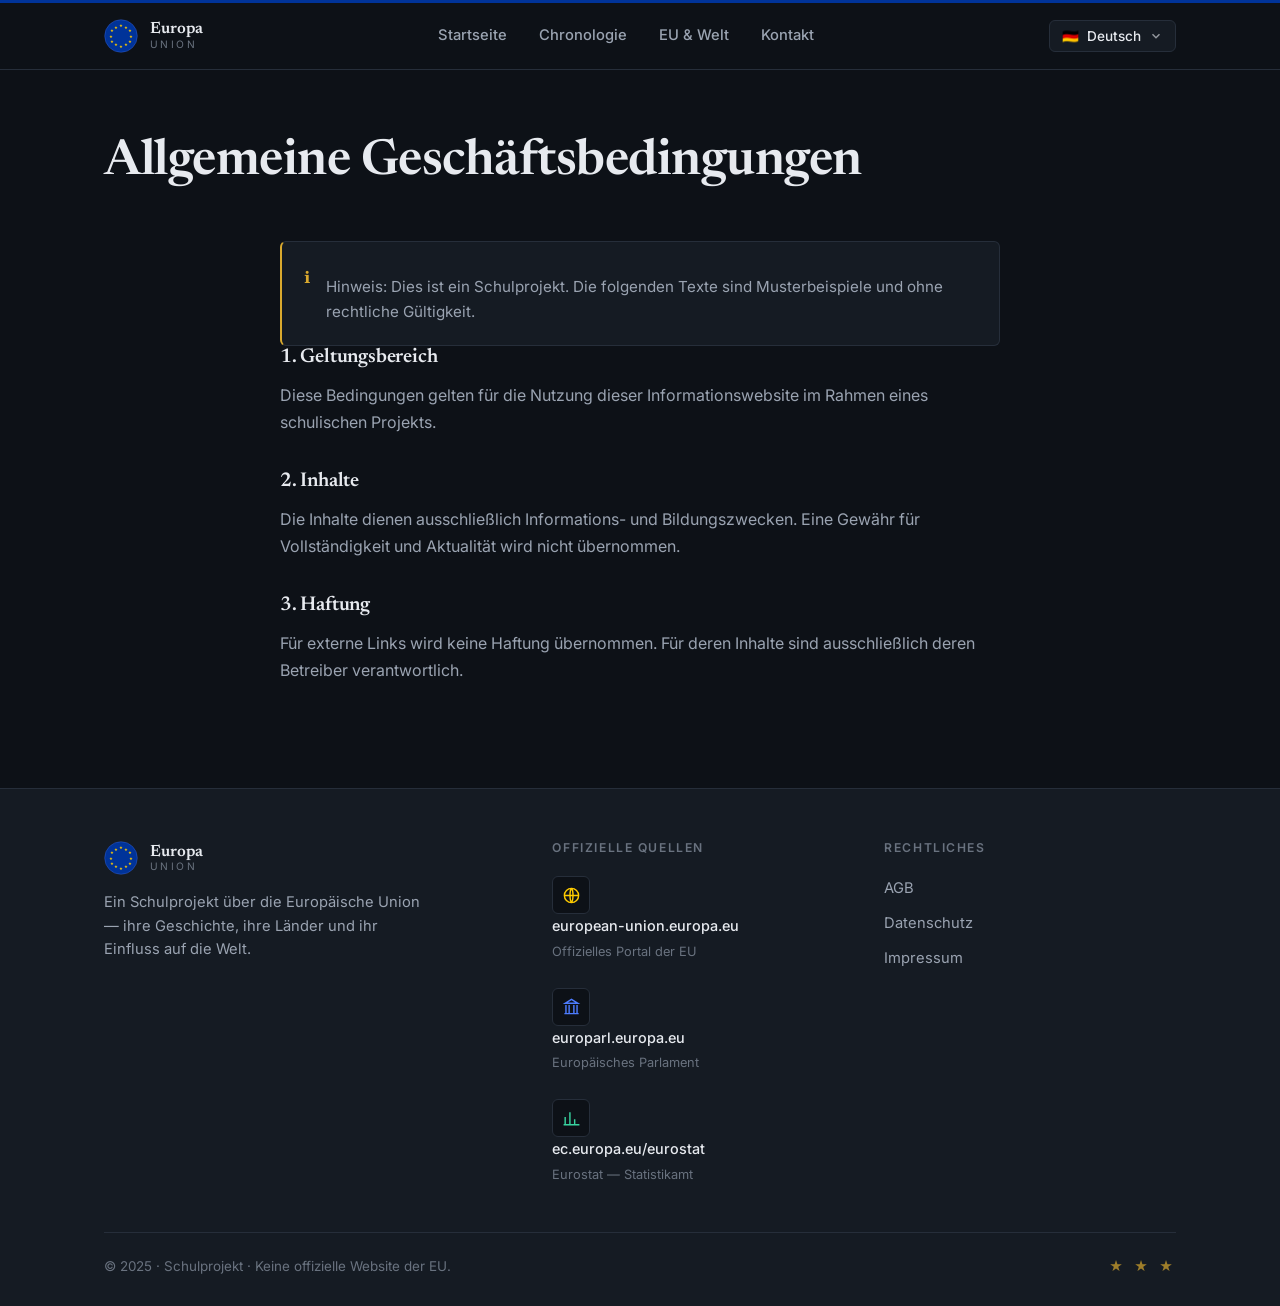
==== agb.html @ d04df463 "Add files via upload" ====
<!DOCTYPE html>
<html lang="de">
<head>
  <meta charset="UTF-8">
  <meta name="viewport" content="width=device-width, initial-scale=1.0">
  <title>AGB — Europäische Union</title>
  <link rel="stylesheet" href="css/style.css">
  <link rel="icon" href="data:image/svg+xml,<svg xmlns='http://www.w3.org/2000/svg' viewBox='0 0 100 100'><circle cx='50' cy='50' r='48' fill='%23003399'/><text x='50' y='60' font-size='40' text-anchor='middle' fill='%23ffcc00'>★</text></svg>">
</head>
<body data-page="">
  <section class="page-hero">
    <div class="container reveal">
      <h1 data-i18n="agb.title"></h1>
    </div>
  </section>
  <section style="padding-top:10px">
    <div class="container">
      <div class="legal reveal">
        <div class="note-box"><span class="ico">ℹ️</span><p data-i18n="legal.demoNote"></p></div>
        <h2 data-i18n="agb.h1"></h2><p data-i18n="agb.p1"></p>
        <h2 data-i18n="agb.h2"></h2><p data-i18n="agb.p2"></p>
        <h2 data-i18n="agb.h3"></h2><p data-i18n="agb.p3"></p>
      </div>
    </div>
  </section>
  <script src="js/i18n.js"></script>
  <script src="js/main.js"></script>
</body>
</html>
---- css/style.css ----
/* ============================================================
   EUROPÄISCHE UNION — Projektwebsite
   Ruhiges, redaktionelles Dark-Design. Zurückhaltung statt Effekte:
   flächige Farben, feine Linien, Serifen-Überschriften.
   Autor: Yana Babenko
   ============================================================ */

@import url('https://fonts.googleapis.com/css2?family=Newsreader:opsz,wght@6..72,400;6..72,500;6..72,600;6..72,700&family=Inter:wght@400;500;600;700&display=swap');

/* ---------- Design Tokens ---------- */
:root {
  --bg:          #0d1117;
  --surface:     #151b23;
  --surface-2:   #1b222c;
  --border:      #262e3a;
  --border-strong:#38424f;

  --blue:        #4f7bd4;   /* ruhiges EU-Blau, flächig eingesetzt */
  --blue-dim:    #37527f;
  --blue-tint:   #182339;
  --gold:        #d9a92e;   /* gedämpftes Gold, sehr sparsam */
  --flag-blue:   #003399;   /* echtes EU-Flaggenblau */
  --flag-gold:   #ffcc00;   /* echtes EU-Sternengold */

  --text:        #e7eaef;
  --text-muted:  #9aa3b1;
  --text-dim:    #69727f;

  --ok:   #4ba585;
  --err:  #d76b6b;

  --radius:    8px;
  --radius-sm: 6px;

  --shadow: 0 10px 30px rgba(0, 0, 0, 0.35);

  --maxw: 1120px;
  --nav-h: 70px;

  --font-serif: "Newsreader", Georgia, "Times New Roman", serif;
  --font-sans:  "Inter", system-ui, -apple-system, "Segoe UI", Arial, sans-serif;

  --ease: cubic-bezier(0.4, 0, 0.2, 1);
}

/* ---------- Reset ---------- */
* { margin: 0; padding: 0; box-sizing: border-box; }

html {
  scroll-behavior: smooth;
  scroll-padding-top: calc(var(--nav-h) + 20px);
}

body {
  font-family: var(--font-sans);
  background: var(--bg);
  color: var(--text);
  line-height: 1.7;
  min-height: 100vh;
  overflow-x: hidden;
  -webkit-font-smoothing: antialiased;
}

a { color: inherit; text-decoration: none; }
img { max-width: 100%; display: block; }
button { font-family: inherit; cursor: pointer; border: none; background: none; color: inherit; }
ul { list-style: none; }

::selection { background: var(--blue); color: #fff; }

/* ---------- Layout helpers ---------- */
.container { width: 100%; max-width: var(--maxw); margin-inline: auto; padding-inline: 24px; }
section { padding-block: 84px; }
.section-head { max-width: 680px; margin-bottom: 44px; }

.eyebrow {
  display: flex; align-items: center; gap: 12px;
  font-size: 0.76rem; font-weight: 600; letter-spacing: 0.14em; text-transform: uppercase;
  color: var(--gold); margin-bottom: 18px; font-family: var(--font-sans);
}
.eyebrow::before { content: ""; width: 28px; height: 1px; background: var(--gold); display: inline-block; }

h1, h2, h3, h4 { font-family: var(--font-serif); font-weight: 600; line-height: 1.18; letter-spacing: -0.01em; }
h2.section-title { font-size: clamp(1.8rem, 3.4vw, 2.6rem); font-weight: 500; }
.lead { color: var(--text-muted); font-size: 1.08rem; margin-top: 16px; font-family: var(--font-sans); }
.accent { color: var(--gold); }
.grad { color: var(--gold); } /* Kompatibilität: früher Verlauf, jetzt flächig */

/* ============================================================
   HEADER / NAVIGATION
   ============================================================ */
.site-header {
  position: sticky; top: 0; z-index: 100;
  height: var(--nav-h);
  background: var(--bg);
  border-top: 3px solid var(--flag-blue);
  border-bottom: 1px solid var(--border);
}
.nav { height: 100%; display: flex; align-items: center; justify-content: space-between; gap: 20px; }

/* Logo */
.logo { display: flex; align-items: center; gap: 12px; }
.logo svg { width: 34px; height: 34px; border-radius: 3px; }
.logo-text { display: flex; flex-direction: column; line-height: 1.1; }
.logo-text b { font-size: 1.02rem; font-family: var(--font-serif); font-weight: 600; }
.logo-text span { font-size: 0.64rem; color: var(--text-dim); letter-spacing: 0.24em; text-transform: uppercase; }

/* Nav links */
.nav-links { display: flex; align-items: center; gap: 4px; }
.nav-links a {
  position: relative; padding: 8px 14px; border-radius: var(--radius-sm);
  font-size: 0.92rem; font-weight: 500; color: var(--text-muted);
  transition: color .2s var(--ease);
}
.nav-links a:hover { color: var(--text); }
.nav-links a.active { color: var(--text); }
.nav-links a.active::after {
  content: ""; position: absolute; left: 14px; right: 14px; bottom: 0; height: 2px;
  background: var(--gold);
}

/* Language switcher */
.lang { position: relative; }
.lang-btn {
  display: flex; align-items: center; gap: 8px;
  padding: 7px 12px; border: 1px solid var(--border); border-radius: var(--radius-sm);
  background: var(--surface); color: var(--text); font-weight: 500; font-size: 0.85rem;
  transition: border-color .2s;
}
.lang-btn:hover { border-color: var(--border-strong); }
.lang-btn .chev { transition: transform .2s var(--ease); opacity: .6; }
.lang.open .lang-btn .chev { transform: rotate(180deg); }
.lang-menu {
  position: absolute; right: 0; top: calc(100% + 8px); min-width: 178px;
  background: var(--surface); border: 1px solid var(--border); border-radius: var(--radius);
  box-shadow: var(--shadow); padding: 5px; overflow: hidden;
  opacity: 0; visibility: hidden; transform: translateY(-6px);
  transition: opacity .16s var(--ease), transform .16s var(--ease), visibility .16s;
}
.lang.open .lang-menu { opacity: 1; visibility: visible; transform: translateY(0); }
.lang-menu button {
  display: flex; align-items: center; gap: 10px; width: 100%; text-align: left;
  padding: 9px 11px; border-radius: var(--radius-sm); font-size: 0.9rem; color: var(--text-muted);
  transition: background .15s, color .15s;
}
.lang-menu button:hover { background: rgba(255,255,255,.04); color: var(--text); }
.lang-menu button.active { color: var(--text); font-weight: 600; }
.lang-menu button.active::after { content: "✓"; margin-left: auto; color: var(--gold); }
.lang-menu .flag { font-size: 1.1rem; }

/* Burger (mobile) */
.burger { display: none; width: 40px; height: 40px; border: 1px solid var(--border);
  border-radius: var(--radius-sm); background: var(--surface); flex-direction: column; gap: 4px;
  align-items: center; justify-content: center; }
.burger span { width: 17px; height: 2px; background: var(--text); border-radius: 2px; }

/* ============================================================
   HERO
   ============================================================ */
.hero { padding-block: clamp(56px, 9vw, 96px); border-bottom: 1px solid var(--border); }
.hero-grid { display: grid; grid-template-columns: 1.1fr 0.9fr; gap: 60px; align-items: center; }
.badge {
  display: inline-flex; align-items: center; gap: 9px; padding: 6px 13px;
  border: 1px solid var(--border); border-radius: 999px; background: var(--surface);
  font-size: 0.8rem; color: var(--text-muted); margin-bottom: 24px;
}
.badge .dot { width: 7px; height: 7px; border-radius: 50%; background: var(--gold); }
.hero h1 { font-size: clamp(2.3rem, 5.2vw, 3.9rem); font-weight: 600; }
.hero p.lead { font-size: 1.14rem; max-width: 540px; line-height: 1.65; }
.hero-cta { display: flex; gap: 12px; margin-top: 32px; flex-wrap: wrap; }

.btn {
  display: inline-flex; align-items: center; gap: 9px;
  padding: 12px 22px; border-radius: var(--radius-sm); font-weight: 600; font-size: 0.94rem;
  transition: background .2s var(--ease), border-color .2s var(--ease), transform .15s var(--ease);
}
.btn-primary { background: var(--blue); color: #fff; }
.btn-primary:hover { background: #5f89de; transform: translateY(-1px); }
.btn-ghost { border: 1px solid var(--border-strong); background: transparent; color: var(--text); }
.btn-ghost:hover { background: var(--surface); }
.btn-gold { background: var(--gold); color: #2a1f00; }
.btn-gold:hover { background: #e8ba45; transform: translateY(-1px); }

/* EU-Flagge (statisch, echt) */
.flag-figure { max-width: 420px; margin-inline: auto; }
.flag-figure svg { width: 100%; height: auto; border: 1px solid var(--border); border-radius: var(--radius); display: block; }
.flag-figure figcaption { margin-top: 12px; text-align: center; color: var(--text-dim); font-size: 0.85rem; font-style: italic; }

/* ============================================================
   FACTS / STAT CARDS
   ============================================================ */
.stat-grid { display: grid; grid-template-columns: repeat(4, 1fr); gap: 1px; background: var(--border);
  border: 1px solid var(--border); border-radius: var(--radius); overflow: hidden; }
.stat-card {
  background: var(--surface); padding: 30px 26px;
  transition: background .2s var(--ease);
}
.stat-card:hover { background: var(--surface-2); }
.stat-card .ico { color: var(--text-dim); margin-bottom: 18px; }
.stat-card .ico svg { width: 24px; height: 24px; }
.stat-card .num { font-family: var(--font-serif); font-size: clamp(2rem, 3.4vw, 2.7rem);
  font-weight: 600; letter-spacing: -0.02em; color: var(--text); }
.stat-card .num.gold { color: var(--gold); }
.stat-card .label { font-weight: 600; margin-top: 6px; font-size: 0.98rem; }
.stat-card .desc { color: var(--text-muted); font-size: 0.88rem; margin-top: 4px; }

/* founding note box */
.note-box {
  margin-top: 30px; display: flex; gap: 16px; align-items: flex-start;
  background: var(--surface); border: 1px solid var(--border); border-left: 2px solid var(--gold);
  border-radius: var(--radius-sm); padding: 20px 22px;
}
.note-box .ico { color: var(--gold); flex-shrink: 0; margin-top: 2px; }
.note-box .ico svg { width: 20px; height: 20px; }
.note-box p { color: var(--text-muted); font-size: 0.95rem; }

/* ============================================================
   POPULATION CHART
   ============================================================ */
.chart {
  background: var(--surface); border: 1px solid var(--border); border-radius: var(--radius); padding: 30px;
}
.chart-row {
  display: grid; grid-template-columns: 180px 1fr 78px; align-items: center; gap: 16px;
  padding: 6px 12px; border-radius: var(--radius-sm); transition: background .18s;
}
.chart-row:hover { background: var(--blue-tint); }
.chart-row .cn { display: flex; align-items: center; gap: 10px; font-weight: 500; font-size: 0.92rem; }
.chart-row .cn .flag { font-size: 1.15rem; }
.chart-track { height: 18px; background: rgba(255,255,255,.04); border-radius: 3px; overflow: hidden; }
.chart-bar {
  height: 100%; width: 0; border-radius: 3px; background: var(--blue-dim);
  transition: width 1s var(--ease), background .18s;
}
.chart-row:hover .chart-bar { background: var(--gold); }
.chart-val { text-align: right; font-variant-numeric: tabular-nums; font-weight: 600;
  color: var(--text-muted); font-size: 0.9rem; }
.chart-row:hover .chart-val { color: var(--text); }
.chart-legend { display: flex; justify-content: space-between; color: var(--text-dim);
  font-size: .8rem; margin-top: 16px; border-top: 1px solid var(--border); padding-top: 14px; }

/* ============================================================
   CHRONOLOGIE / TIMELINE
   ============================================================ */
/* Vollbreiter Viewport mit automatischem, wiederholendem Durchlauf */
.timeline-viewport {
  position: relative; width: 100%; height: 580px; padding-top: 20px; overflow: hidden;
  box-sizing: border-box;
  -webkit-mask-image: linear-gradient(90deg, transparent 0, #000 7%, #000 93%, transparent 100%);
          mask-image: linear-gradient(90deg, transparent 0, #000 7%, #000 93%, transparent 100%);
}
/* im normalen Fluss (relative) → reserviert Platz und kann die Blöcke darunter nie überlappen */
.timeline { position: relative; width: 2200px; height: 520px; }
.timeline.running {
  animation: tl-pan var(--tl-dur, 26s) ease-in-out infinite,
             tl-fade var(--tl-dur, 26s) ease-in-out infinite;
  will-change: transform, opacity;
}
.timeline-viewport:hover .timeline.running { animation-play-state: paused; }
.timeline svg { position: absolute; inset: 0; width: 100%; height: 100%; overflow: visible; }
.timeline .curve { fill: none; stroke: var(--blue-dim); stroke-width: 2; }

/* nach rechts durch die Zeitachse fahren … */
@keyframes tl-pan {
  0%, 6%    { transform: translateX(0); }
  86%, 100% { transform: translateX(calc(-1 * var(--tl-pan, 0px))); }
}
/* … am Ende abdunkeln und unsichtbar zurück an den Anfang springen */
@keyframes tl-fade {
  0%, 3%    { opacity: 0; }
  9%, 88%   { opacity: 1; }
  96%, 100% { opacity: 0; }
}

.tl-node { position: absolute; transform: translate(-50%, -50%); width: 190px; }
.tl-node .pt {
  position: absolute; left: 50%; top: 50%; transform: translate(-50%,-50%);
  width: 14px; height: 14px; border-radius: 50%; background: var(--gold);
  box-shadow: 0 0 0 4px var(--bg), 0 0 0 5px var(--border-strong); z-index: 3;
}
.tl-card {
  position: absolute; left: 50%; transform: translateX(-50%); width: 190px;
  display: block; text-decoration: none; color: inherit; cursor: pointer;
  background: var(--surface); border: 1px solid var(--border); border-radius: var(--radius);
  padding: 12px; transition: border-color .2s var(--ease), transform .2s var(--ease);
}
.tl-card:hover { border-color: var(--gold); transform: translateX(-50%) translateY(-4px); }
.tl-card .more {
  display: inline-flex; align-items: center; gap: 4px; margin-top: 8px;
  font-size: 0.74rem; font-weight: 600; color: var(--gold); opacity: 0; transition: opacity .2s;
}
.tl-card .more::after { content: "↓"; }
.tl-card:hover .more { opacity: 1; }
.tl-node.up .tl-card { bottom: calc(50% + 30px); }
.tl-node.down .tl-card { top: calc(50% + 30px); }
.tl-card .yr { font-family: var(--font-serif); font-weight: 700; color: var(--gold); font-size: 1.1rem; }
.tl-card .tt { font-weight: 600; font-size: 0.88rem; margin: 2px 0 5px; }
.tl-card .ds { font-size: 0.79rem; color: var(--text-muted); line-height: 1.5; }

/* detailed history blocks */
.history { display: grid; gap: 20px; }
.hist-item {
  display: grid; grid-template-columns: 240px 1fr; gap: 30px; align-items: stretch;
  background: var(--surface); border: 1px solid var(--border); border-radius: var(--radius); overflow: hidden;
  scroll-margin-top: 92px; /* Platz für den fixierten Header beim Anspringen */
}
/* kurzes Aufleuchten, wenn man über den Zeitstrahl hierher springt */
.hist-item.flash { animation: hist-flash 1.6s var(--ease); }
@keyframes hist-flash {
  0%   { box-shadow: 0 0 0 0 rgba(217,169,46,0); border-color: var(--gold); }
  18%  { box-shadow: 0 0 0 3px rgba(217,169,46,.35); border-color: var(--gold); }
  100% { box-shadow: 0 0 0 0 rgba(217,169,46,0); border-color: var(--border); }
}
.hist-item:nth-child(even) { grid-template-columns: 1fr 240px; }
.hist-item:nth-child(even) .ph { order: 2; }
.hist-item .body { padding: 30px; align-self: center; }
.hist-item .yr-tag {
  display: inline-block; font-family: var(--font-serif); font-weight: 700; color: var(--gold);
  font-size: 1.5rem; margin-bottom: 8px;
}
.hist-item h3 { font-size: 1.4rem; margin-bottom: 10px; font-weight: 600; }
.hist-item p { color: var(--text-muted); font-size: 0.98rem; }

/* ---------- Image placeholder (falls kein Foto geladen) ---------- */
.ph {
  position: relative; min-height: 190px; height: 100%;
  display: grid; place-items: center; overflow: hidden;
  background: var(--surface-2); border-right: 1px solid var(--border);
}
.ph img { position: absolute; inset: 0; width: 100%; height: 100%; object-fit: cover; z-index: 2; }
.ph .ph-face { text-align: center; z-index: 1; padding: 16px; color: var(--text-dim); }
.ph .ph-face .ic { font-size: 2.4rem; display: block; opacity: .5; filter: grayscale(.3); }
.ph .ph-face .yr { font-family: var(--font-serif); font-weight: 600; color: var(--text-dim); margin-top: 8px; letter-spacing: .06em; }
.tl-card .ph { border-radius: var(--radius-sm); min-height: 84px; margin-bottom: 8px; border-right: none; }
.tl-card .ph .ph-face .ic { font-size: 1.5rem; }

/* ============================================================
   ARTICLE / CMS PAGE
   ============================================================ */
.article { max-width: 720px; margin-inline: auto; }
.article > * + * { margin-top: 20px; }
.article h2 { font-size: 1.6rem; margin-top: 46px; font-weight: 600; }
.article h2:first-of-type { margin-top: 0; }
.article p { color: #c3cbd8; font-size: 1.08rem; line-height: 1.75; }
.article figure.ph { border-radius: var(--radius); min-height: 300px; margin-block: 34px; border: 1px solid var(--border); }
.article figure.ph .ph { border-right: none; }
.article .callout {
  background: var(--surface); border: 1px solid var(--border); border-left: 2px solid var(--blue);
  border-radius: var(--radius-sm); padding: 22px 24px;
}
.article .callout p { color: var(--text-muted); font-size: 1rem; }
.article .callout strong { color: var(--text); }

/* ============================================================
   CONTACT FORM
   ============================================================ */
.contact-grid { display: grid; grid-template-columns: 1fr 0.78fr; gap: 44px; align-items: start; }
.form-card { background: var(--surface); border: 1px solid var(--border); border-radius: var(--radius); padding: 32px; }
.field { margin-bottom: 20px; }
.field label { display: block; font-weight: 600; font-size: 0.88rem; margin-bottom: 8px; }
.field input, .field textarea {
  width: 100%; padding: 12px 14px; border-radius: var(--radius-sm);
  background: var(--bg); border: 1px solid var(--border); color: var(--text);
  font-family: var(--font-sans); font-size: 0.96rem; transition: border-color .2s;
}
.field textarea { resize: vertical; min-height: 150px; }
.field input:focus, .field textarea:focus { outline: none; border-color: var(--blue); }
.field input::placeholder, .field textarea::placeholder { color: var(--text-dim); }
.form-note { color: var(--text-dim); font-size: 0.82rem; margin-top: 14px; }
.form-status { margin-top: 16px; padding: 11px 15px; border-radius: var(--radius-sm); font-size: 0.9rem; display: none; }
.form-status.ok { display: block; background: rgba(75,165,133,.1); color: var(--ok); border: 1px solid rgba(75,165,133,.25); }
.form-status.err { display: block; background: rgba(215,107,107,.1); color: var(--err); border: 1px solid rgba(215,107,107,.25); }

.contact-aside .info-item {
  display: flex; gap: 14px; align-items: flex-start; padding: 18px 0; border-bottom: 1px solid var(--border);
}
.contact-aside .info-item:first-child { padding-top: 0; }
.contact-aside .info-item .ic {
  width: 40px; height: 40px; flex-shrink: 0; display: grid; place-items: center;
  background: var(--surface); border: 1px solid var(--border); border-radius: var(--radius-sm); color: var(--text-muted);
}
.contact-aside .info-item .ic svg { width: 19px; height: 19px; }
.contact-aside .info-item b { display: block; font-size: 0.95rem; }
.contact-aside .info-item span { color: var(--text-muted); font-size: 0.9rem; }

/* ============================================================
   LEGAL PAGES
   ============================================================ */
.legal { max-width: 720px; margin-inline: auto; }
.legal h2 { font-size: 1.25rem; margin-top: 34px; font-weight: 600; }
.legal h2:first-of-type { margin-top: 0; }
.legal p, .legal li { color: var(--text-muted); margin-top: 12px; }
.legal ul { list-style: disc; padding-left: 22px; margin-top: 10px; }

/* ============================================================
   PAGE HERO (Unterseiten)
   ============================================================ */
.page-hero { padding-block: 64px 8px; }
.page-hero .eyebrow { justify-content: flex-start; }
.page-hero h1 { font-size: clamp(2rem, 4.4vw, 3.1rem); font-weight: 600; }
.page-hero .lead { max-width: 620px; }

/* ============================================================
   FOOTER
   ============================================================ */
.site-footer { border-top: 1px solid var(--border); background: var(--surface); padding-block: 52px 28px; margin-top: 20px; }
.footer-top { display: grid; grid-template-columns: 1.4fr 1fr 1fr; gap: 40px; }
.footer-brand p { color: var(--text-muted); font-size: 0.92rem; margin-top: 16px; max-width: 320px; line-height: 1.6; }
.footer-col h4 { font-family: var(--font-sans); font-size: 0.76rem; letter-spacing: .13em; text-transform: uppercase;
  color: var(--text-dim); margin-bottom: 16px; font-weight: 600; }
.footer-col a { display: block; color: var(--text-muted); padding: 5px 0; font-size: 0.92rem; transition: color .18s; }
.footer-col a:hover { color: var(--text); }
.sources { display: flex; flex-direction: column; gap: 14px; }
.source-link { display: flex; align-items: center; gap: 12px; color: var(--text-muted) !important; transition: color .18s; }
.source-link:hover { color: var(--text) !important; }
.source-link .s-ic { width: 38px; height: 38px; flex-shrink: 0; border-radius: var(--radius-sm);
  display: grid; place-items: center; background: var(--bg); border: 1px solid var(--border); color: var(--text-muted); }
.source-link:hover .s-ic { color: var(--text); border-color: var(--border-strong); }
.source-link .s-ic svg { width: 19px; height: 19px; }
.source-link b { display: block; color: var(--text); font-size: 0.9rem; font-weight: 500; }
.source-link small { color: var(--text-dim); font-size: 0.8rem; }
.footer-bottom { display: flex; justify-content: space-between; align-items: center; gap: 16px;
  margin-top: 40px; padding-top: 22px; border-top: 1px solid var(--border);
  color: var(--text-dim); font-size: 0.84rem; flex-wrap: wrap; }
.footer-bottom .mini-stars { color: var(--gold); letter-spacing: .25em; opacity: .7; }

/* ============================================================
   BACK TO TOP
   ============================================================ */
.to-top {
  position: fixed; right: 24px; bottom: 24px; z-index: 90;
  width: 46px; height: 46px; border-radius: var(--radius);
  background: var(--surface); border: 1px solid var(--border-strong); color: var(--text);
  display: grid; place-items: center; box-shadow: var(--shadow);
  opacity: 0; visibility: hidden; transform: translateY(12px);
  transition: opacity .25s var(--ease), transform .25s var(--ease), visibility .25s, background .2s, border-color .2s;
}
.to-top.show { opacity: 1; visibility: visible; transform: translateY(0); }
.to-top:hover { background: var(--surface-2); border-color: var(--gold); }
.to-top svg { width: 19px; height: 19px; }

/* ============================================================
   SCROLL REVEAL ANIMATION (dezent)
   ============================================================ */
.reveal { opacity: 0; transform: translateY(16px); transition: opacity .55s var(--ease), transform .55s var(--ease); }
.reveal.visible { opacity: 1; transform: translateY(0); }
.reveal.d1 { transition-delay: .06s; }
.reveal.d2 { transition-delay: .12s; }
.reveal.d3 { transition-delay: .18s; }
.reveal.d4 { transition-delay: .24s; }
@media (prefers-reduced-motion: reduce) {
  * { animation: none !important; scroll-behavior: auto; }
  .reveal { opacity: 1; transform: none; }
}

/* ============================================================
   RESPONSIVE
   ============================================================ */
@media (max-width: 940px) {
  .hero-grid { grid-template-columns: 1fr; gap: 40px; }
  .flag-figure { max-width: 340px; }
  .stat-grid { grid-template-columns: repeat(2, 1fr); }
  .contact-grid { grid-template-columns: 1fr; }
  .footer-top { grid-template-columns: 1fr 1fr; }
  .footer-brand { grid-column: 1 / -1; }
  .hist-item, .hist-item:nth-child(even) { grid-template-columns: 1fr; }
  .hist-item:nth-child(even) .ph { order: 0; }
  .ph { border-right: none; border-bottom: 1px solid var(--border); }
}
@media (max-width: 720px) {
  .nav-links { position: fixed; inset: calc(var(--nav-h) + 3px) 0 auto 0; flex-direction: column;
    background: var(--surface); border-bottom: 1px solid var(--border); padding: 12px;
    gap: 2px; transform: translateY(-130%); transition: transform .28s var(--ease); }
  .nav-links.open { transform: translateY(0); }
  .nav-links a { width: 100%; padding: 12px 14px; }
  .burger { display: flex; }
  .chart-row { grid-template-columns: 122px 1fr 58px; gap: 10px; }
  .chart-row .cn { font-size: 0.8rem; }
  .chart { padding: 18px; }
  section { padding-block: 56px; }
}
@media (max-width: 460px) {
  .stat-grid { grid-template-columns: 1fr; }
  .footer-top { grid-template-columns: 1fr; }
}
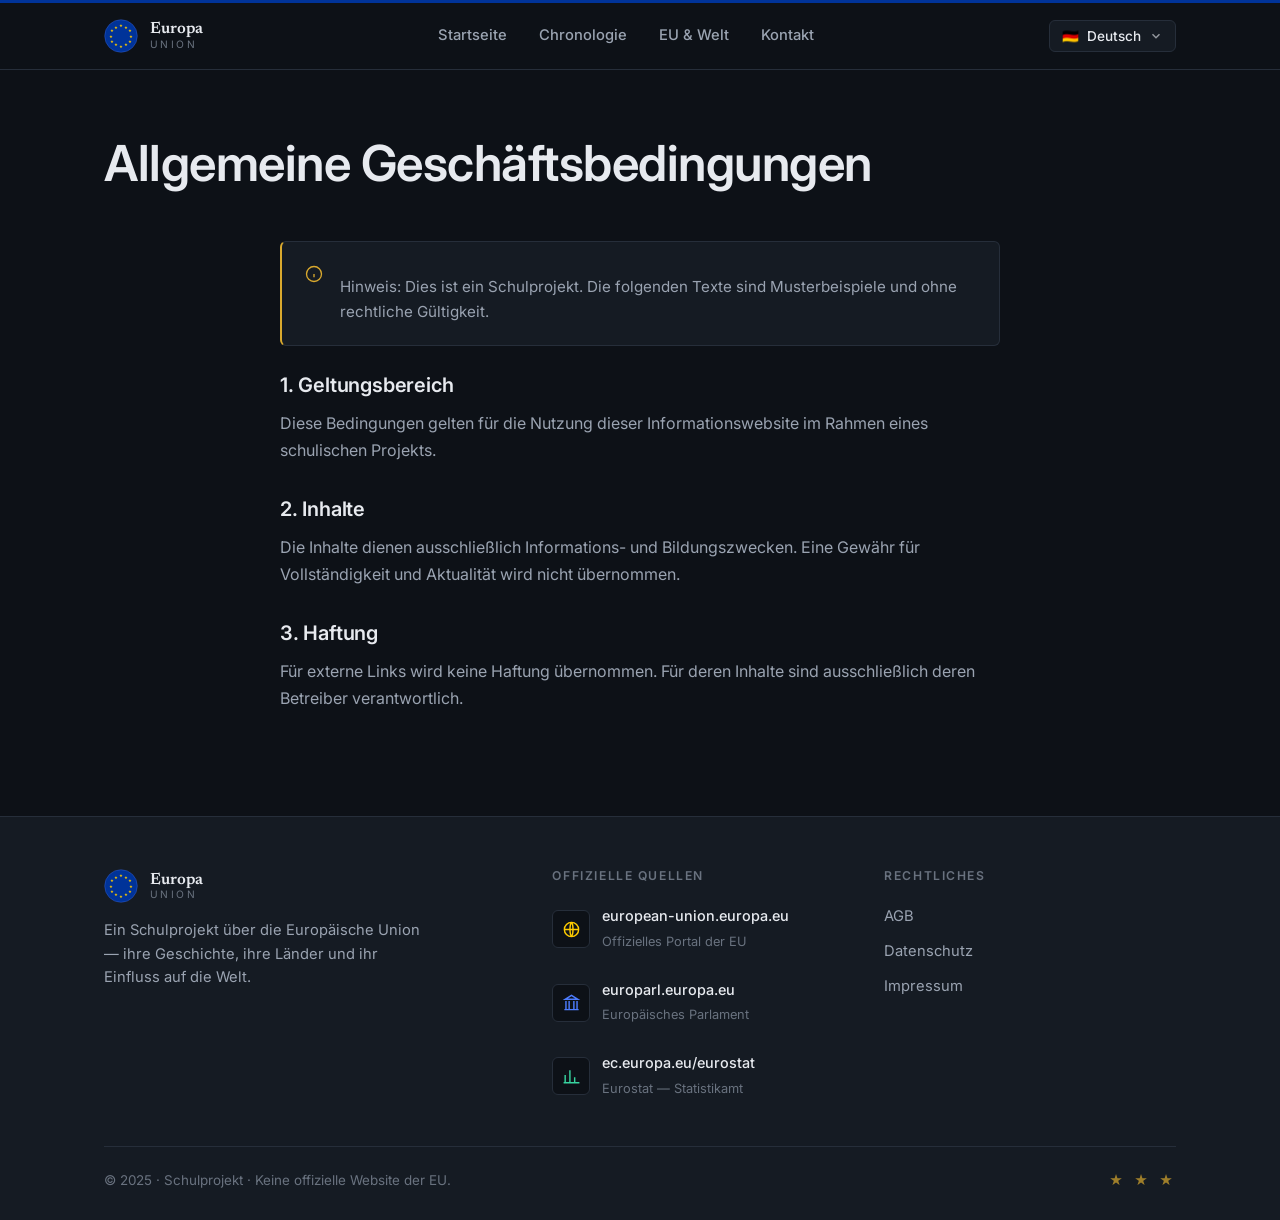
==== commit 8e973a23: "Dekorative Emojis entfernen und Zahlen-/Jahres-Schrift vereinheitlichen - Deko-Emojis entfernt (Erfo" ====
--- a/agb.html
+++ b/agb.html
@@ -16,7 +16,7 @@
   <section style="padding-top:10px">
     <div class="container">
       <div class="legal reveal">
-        <div class="note-box"><span class="ico">ℹ️</span><p data-i18n="legal.demoNote"></p></div>
+        <div class="note-box"><span class="ico"><svg viewBox="0 0 24 24" fill="none" stroke="currentColor" stroke-width="1.6"><circle cx="12" cy="12" r="9"/><path d="M12 16v-4M12 8h.01"/></svg></span><p data-i18n="legal.demoNote"></p></div>
         <h2 data-i18n="agb.h1"></h2><p data-i18n="agb.p1"></p>
         <h2 data-i18n="agb.h2"></h2><p data-i18n="agb.p2"></p>
         <h2 data-i18n="agb.h3"></h2><p data-i18n="agb.p3"></p>
--- a/css/style.css
+++ b/css/style.css
@@ -80,7 +80,7 @@
 }
 .eyebrow::before { content: ""; width: 28px; height: 1px; background: var(--gold); display: inline-block; }
 
-h1, h2, h3, h4 { font-family: var(--font-serif); font-weight: 600; line-height: 1.18; letter-spacing: -0.01em; }
+h1, h2, h3, h4 { font-family: var(--font-sans); font-weight: 600; line-height: 1.18; letter-spacing: -0.01em; }
 h2.section-title { font-size: clamp(1.8rem, 3.4vw, 2.6rem); font-weight: 500; }
 .lead { color: var(--text-muted); font-size: 1.08rem; margin-top: 16px; font-family: var(--font-sans); }
 .accent { color: var(--gold); }
@@ -198,8 +198,8 @@
 .stat-card:hover { background: var(--surface-2); }
 .stat-card .ico { color: var(--text-dim); margin-bottom: 18px; }
 .stat-card .ico svg { width: 24px; height: 24px; }
-.stat-card .num { font-family: var(--font-serif); font-size: clamp(2rem, 3.4vw, 2.7rem);
-  font-weight: 600; letter-spacing: -0.02em; color: var(--text); }
+.stat-card .num { font-family: var(--font-sans); font-size: clamp(2rem, 3.4vw, 2.7rem);
+  font-weight: 700; letter-spacing: -0.02em; color: var(--text); font-variant-numeric: tabular-nums; }
 .stat-card .num.gold { color: var(--gold); }
 .stat-card .label { font-weight: 600; margin-top: 6px; font-size: 0.98rem; }
 .stat-card .desc { color: var(--text-muted); font-size: 0.88rem; margin-top: 4px; }
@@ -267,9 +267,9 @@
 }
 /* … am Ende abdunkeln und unsichtbar zurück an den Anfang springen */
 @keyframes tl-fade {
-  0%, 3%    { opacity: 0; }
-  9%, 88%   { opacity: 1; }
-  96%, 100% { opacity: 0; }
+  0%, 1%    { opacity: 0; }
+  4%, 93%   { opacity: 1; }
+  97%, 100% { opacity: 0; }
 }
 
 .tl-node { position: absolute; transform: translate(-50%, -50%); width: 190px; }
@@ -293,7 +293,7 @@
 .tl-card:hover .more { opacity: 1; }
 .tl-node.up .tl-card { bottom: calc(50% + 30px); }
 .tl-node.down .tl-card { top: calc(50% + 30px); }
-.tl-card .yr { font-family: var(--font-serif); font-weight: 700; color: var(--gold); font-size: 1.1rem; }
+.tl-card .yr { font-family: var(--font-sans); font-weight: 700; color: var(--gold); font-size: 1.1rem; }
 .tl-card .tt { font-weight: 600; font-size: 0.88rem; margin: 2px 0 5px; }
 .tl-card .ds { font-size: 0.79rem; color: var(--text-muted); line-height: 1.5; }
 
@@ -315,7 +315,7 @@
 .hist-item:nth-child(even) .ph { order: 2; }
 .hist-item .body { padding: 30px; align-self: center; }
 .hist-item .yr-tag {
-  display: inline-block; font-family: var(--font-serif); font-weight: 700; color: var(--gold);
+  display: inline-block; font-family: var(--font-sans); font-weight: 700; color: var(--gold);
   font-size: 1.5rem; margin-bottom: 8px;
 }
 .hist-item h3 { font-size: 1.4rem; margin-bottom: 10px; font-weight: 600; }
@@ -330,7 +330,7 @@
 .ph img { position: absolute; inset: 0; width: 100%; height: 100%; object-fit: cover; z-index: 2; }
 .ph .ph-face { text-align: center; z-index: 1; padding: 16px; color: var(--text-dim); }
 .ph .ph-face .ic { font-size: 2.4rem; display: block; opacity: .5; filter: grayscale(.3); }
-.ph .ph-face .yr { font-family: var(--font-serif); font-weight: 600; color: var(--text-dim); margin-top: 8px; letter-spacing: .06em; }
+.ph .ph-face .yr { font-family: var(--font-sans); font-weight: 600; color: var(--text-dim); margin-top: 8px; letter-spacing: .06em; }
 .tl-card .ph { border-radius: var(--radius-sm); min-height: 84px; margin-bottom: 8px; border-right: none; }
 .tl-card .ph .ph-face .ic { font-size: 1.5rem; }
 
@@ -389,6 +389,7 @@
 .legal { max-width: 720px; margin-inline: auto; }
 .legal h2 { font-size: 1.25rem; margin-top: 34px; font-weight: 600; }
 .legal h2:first-of-type { margin-top: 0; }
+.legal .note-box + h2 { margin-top: 28px; }
 .legal p, .legal li { color: var(--text-muted); margin-top: 12px; }
 .legal ul { list-style: disc; padding-left: 22px; margin-top: 10px; }
 
@@ -411,8 +412,8 @@
 .footer-col a { display: block; color: var(--text-muted); padding: 5px 0; font-size: 0.92rem; transition: color .18s; }
 .footer-col a:hover { color: var(--text); }
 .sources { display: flex; flex-direction: column; gap: 14px; }
-.source-link { display: flex; align-items: center; gap: 12px; color: var(--text-muted) !important; transition: color .18s; }
-.source-link:hover { color: var(--text) !important; }
+.footer-col .source-link { display: flex; align-items: center; gap: 12px; color: var(--text-muted) !important; transition: color .18s; }
+.footer-col .source-link:hover { color: var(--text) !important; }
 .source-link .s-ic { width: 38px; height: 38px; flex-shrink: 0; border-radius: var(--radius-sm);
   display: grid; place-items: center; background: var(--bg); border: 1px solid var(--border); color: var(--text-muted); }
 .source-link:hover .s-ic { color: var(--text); border-color: var(--border-strong); }
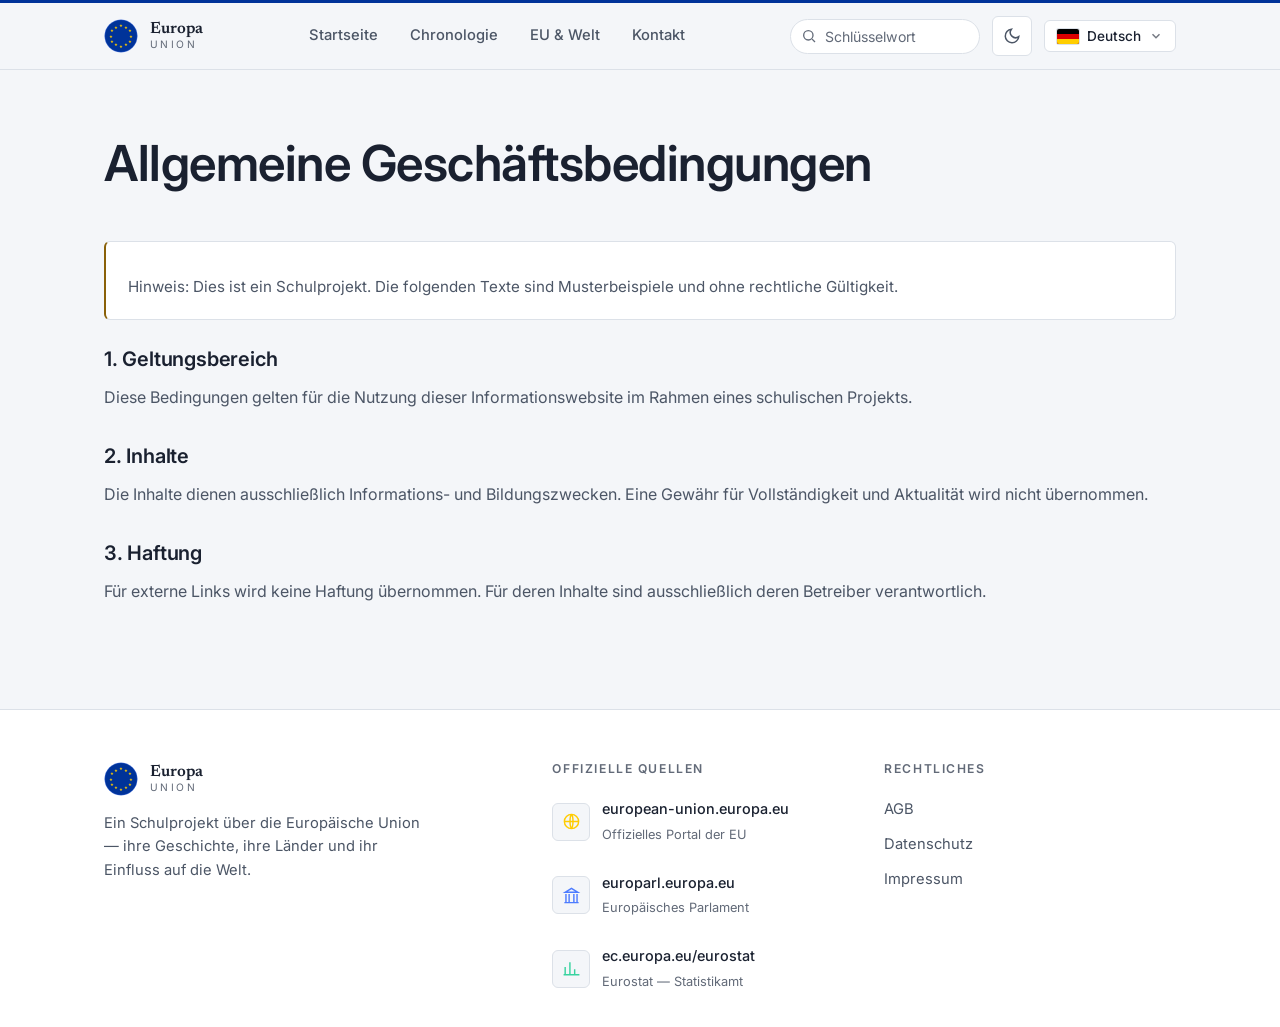
==== commit 4f32ff91: "infoicon entfernt" ====
--- a/agb.html
+++ b/agb.html
@@ -16,7 +16,7 @@
   <section style="padding-top:10px">
     <div class="container">
       <div class="legal reveal">
-        <div class="note-box"><span class="ico"><svg viewBox="0 0 24 24" fill="none" stroke="currentColor" stroke-width="1.6"><circle cx="12" cy="12" r="9"/><path d="M12 16v-4M12 8h.01"/></svg></span><p data-i18n="legal.demoNote"></p></div>
+        <div class="note-box"><p data-i18n="legal.demoNote"></p></div>
         <h2 data-i18n="agb.h1"></h2><p data-i18n="agb.p1"></p>
         <h2 data-i18n="agb.h2"></h2><p data-i18n="agb.p2"></p>
         <h2 data-i18n="agb.h3"></h2><p data-i18n="agb.p3"></p>
--- a/css/style.css
+++ b/css/style.css
@@ -1,49 +1,69 @@
-/* ============================================================
-   EUROPÄISCHE UNION — Projektwebsite
-   Ruhiges, redaktionelles Dark-Design. Zurückhaltung statt Effekte:
-   flächige Farben, feine Linien, Serifen-Überschriften.
-   Autor: Yana Babenko
-   ============================================================ */
+/* Europäische Union — Projektwebsite · Autor: Yana Babenko */
 
 @import url('https://fonts.googleapis.com/css2?family=Newsreader:opsz,wght@6..72,400;6..72,500;6..72,600;6..72,700&family=Inter:wght@400;500;600;700&display=swap');
 
-/* ---------- Design Tokens ---------- */
+/* Design Tokens */
 :root {
-  --bg:          #0d1117;
-  --surface:     #151b23;
-  --surface-2:   #1b222c;
-  --border:      #262e3a;
+  --bg:          #f4f6f9;
+  --surface:     #ffffff;
+  --surface-2:   #eef1f6;
+  --border:      #dce1e8;
+  --border-strong:#bcc5d1;
+
+  --blue:        #3862bb;
+  --blue-dim:    #6f92d0;
+  --blue-tint:   #e9eff9;
+  --gold:        #8a6109;
+  --flag-blue:   #003399;
+
+  --text:        #1a2130;
+  --text-muted:  #4c5666;
+  --text-dim:    #626a78;
+
+  --ok:   #2f855a;
+  --err:  #c53030;
+
+  --radius:    8px;
+  --radius-sm: 6px;
+
+  --shadow: 0 10px 30px rgba(15, 23, 42, 0.12);
+
+  --overlay: rgba(0,0,0,.06);
+
+  --maxw: 1120px;
+  --nav-h: 70px;
+
+  --font-serif: "Newsreader", Georgia, "Times New Roman", serif;
+  --font-sans:  "Inter", system-ui, -apple-system, "Segoe UI", Arial, sans-serif;
+
+  --ease: cubic-bezier(0.4, 0, 0.2, 1);
+}
+
+/* Dunkles Thema — überschreibt nur die Farb-Tokens (hell = Standard) */
+:root[data-theme="dark"] {
+  --bg:           #0d1117;
+  --surface:      #151b23;
+  --surface-2:    #1b222c;
+  --border:       #262e3a;
   --border-strong:#38424f;
 
-  --blue:        #4f7bd4;   /* ruhiges EU-Blau, flächig eingesetzt */
-  --blue-dim:    #37527f;
-  --blue-tint:   #182339;
-  --gold:        #d9a92e;   /* gedämpftes Gold, sehr sparsam */
-  --flag-blue:   #003399;   /* echtes EU-Flaggenblau */
-  --flag-gold:   #ffcc00;   /* echtes EU-Sternengold */
-
-  --text:        #e7eaef;
-  --text-muted:  #9aa3b1;
-  --text-dim:    #69727f;
+  --blue:         #4f7bd4;
+  --blue-dim:     #37527f;
+  --blue-tint:    #182339;
+  --gold:         #d9a92e;
+
+  --text:         #e7eaef;
+  --text-muted:   #9aa3b1;
+  --text-dim:     #69727f;
 
   --ok:   #4ba585;
   --err:  #d76b6b;
 
-  --radius:    8px;
-  --radius-sm: 6px;
-
-  --shadow: 0 10px 30px rgba(0, 0, 0, 0.35);
-
-  --maxw: 1120px;
-  --nav-h: 70px;
-
-  --font-serif: "Newsreader", Georgia, "Times New Roman", serif;
-  --font-sans:  "Inter", system-ui, -apple-system, "Segoe UI", Arial, sans-serif;
-
-  --ease: cubic-bezier(0.4, 0, 0.2, 1);
-}
-
-/* ---------- Reset ---------- */
+  --overlay: rgba(255,255,255,.04);
+  --shadow:  0 10px 30px rgba(0, 0, 0, 0.35);
+}
+
+/* Reset */
 * { margin: 0; padding: 0; box-sizing: border-box; }
 
 html {
@@ -63,12 +83,16 @@
 
 a { color: inherit; text-decoration: none; }
 img { max-width: 100%; display: block; }
+
+/* Flaggen als lokale SVGs (Windows zeigt keine Flaggen-Emojis) */
+.flag, .cur-flag { object-fit: cover; border-radius: 2px; box-shadow: 0 0 0 1px var(--border); flex-shrink: 0; }
+.cur-flag { width: 22px; height: 15px; }
 button { font-family: inherit; cursor: pointer; border: none; background: none; color: inherit; }
 ul { list-style: none; }
 
 ::selection { background: var(--blue); color: #fff; }
 
-/* ---------- Layout helpers ---------- */
+/* Layout helpers */
 .container { width: 100%; max-width: var(--maxw); margin-inline: auto; padding-inline: 24px; }
 section { padding-block: 84px; }
 .section-head { max-width: 680px; margin-bottom: 44px; }
@@ -76,19 +100,35 @@
 .eyebrow {
   display: flex; align-items: center; gap: 12px;
   font-size: 0.76rem; font-weight: 600; letter-spacing: 0.14em; text-transform: uppercase;
-  color: var(--gold); margin-bottom: 18px; font-family: var(--font-sans);
+  color: var(--text-muted); margin-bottom: 18px;
 }
 .eyebrow::before { content: ""; width: 28px; height: 1px; background: var(--gold); display: inline-block; }
 
-h1, h2, h3, h4 { font-family: var(--font-sans); font-weight: 600; line-height: 1.18; letter-spacing: -0.01em; }
+h1, h2, h3, h4 { font-weight: 600; line-height: 1.18; letter-spacing: -0.01em; }
 h2.section-title { font-size: clamp(1.8rem, 3.4vw, 2.6rem); font-weight: 500; }
-.lead { color: var(--text-muted); font-size: 1.08rem; margin-top: 16px; font-family: var(--font-sans); }
-.accent { color: var(--gold); }
-.grad { color: var(--gold); } /* Kompatibilität: früher Verlauf, jetzt flächig */
-
-/* ============================================================
-   HEADER / NAVIGATION
-   ============================================================ */
+.lead { color: var(--text-muted); font-size: 1.08rem; margin-top: 16px; }
+.grad { color: inherit; }
+
+/* GEMEINSAME FLÄCHEN & PANELS (mehrfach genutzt) */
+/* Karten */
+.chart, .form-card, .tl-card, .hist-item {
+  background: var(--surface); border: 1px solid var(--border); border-radius: var(--radius);
+}
+/* kleine Steuerelemente der Kopfzeile */
+.lang-btn, .theme-toggle, .burger {
+  background: var(--surface); border: 1px solid var(--border); border-radius: var(--radius-sm);
+}
+/* Aufklapp-Panels (Sprachmenü & Suche) */
+.lang-menu, .search-results {
+  position: absolute; top: calc(100% + 8px); right: 0;
+  background: var(--surface); border: 1px solid var(--border); border-radius: var(--radius);
+  box-shadow: var(--shadow);
+  opacity: 0; visibility: hidden; transform: translateY(-6px);
+  transition: opacity .16s var(--ease), transform .16s var(--ease), visibility .16s;
+}
+.lang.open .lang-menu, .search-results.open { opacity: 1; visibility: visible; transform: translateY(0); }
+
+/* HEADER / NAVIGATION */
 .site-header {
   position: sticky; top: 0; z-index: 100;
   height: var(--nav-h);
@@ -97,6 +137,7 @@
   border-bottom: 1px solid var(--border);
 }
 .nav { height: 100%; display: flex; align-items: center; justify-content: space-between; gap: 20px; }
+.header-tools { display: flex; align-items: center; gap: 12px; }
 
 /* Logo */
 .logo { display: flex; align-items: center; gap: 12px; }
@@ -123,40 +164,69 @@
 .lang { position: relative; }
 .lang-btn {
   display: flex; align-items: center; gap: 8px;
-  padding: 7px 12px; border: 1px solid var(--border); border-radius: var(--radius-sm);
-  background: var(--surface); color: var(--text); font-weight: 500; font-size: 0.85rem;
+  padding: 7px 12px; color: var(--text); font-weight: 500; font-size: 0.85rem;
   transition: border-color .2s;
 }
 .lang-btn:hover { border-color: var(--border-strong); }
 .lang-btn .chev { transition: transform .2s var(--ease); opacity: .6; }
 .lang.open .lang-btn .chev { transform: rotate(180deg); }
-.lang-menu {
-  position: absolute; right: 0; top: calc(100% + 8px); min-width: 178px;
-  background: var(--surface); border: 1px solid var(--border); border-radius: var(--radius);
-  box-shadow: var(--shadow); padding: 5px; overflow: hidden;
-  opacity: 0; visibility: hidden; transform: translateY(-6px);
-  transition: opacity .16s var(--ease), transform .16s var(--ease), visibility .16s;
-}
-.lang.open .lang-menu { opacity: 1; visibility: visible; transform: translateY(0); }
+.lang-menu { min-width: 178px; padding: 5px; overflow: hidden; }
 .lang-menu button {
   display: flex; align-items: center; gap: 10px; width: 100%; text-align: left;
   padding: 9px 11px; border-radius: var(--radius-sm); font-size: 0.9rem; color: var(--text-muted);
   transition: background .15s, color .15s;
 }
-.lang-menu button:hover { background: rgba(255,255,255,.04); color: var(--text); }
+.lang-menu button:hover { background: var(--overlay); color: var(--text); }
 .lang-menu button.active { color: var(--text); font-weight: 600; }
 .lang-menu button.active::after { content: "✓"; margin-left: auto; color: var(--gold); }
-.lang-menu .flag { font-size: 1.1rem; }
+.lang-menu .flag { width: 22px; height: 15px; }
+
+/* Thema-Umschalter */
+.theme-toggle {
+  display: inline-flex; align-items: center; justify-content: center;
+  width: 40px; height: 40px; flex-shrink: 0;
+  color: var(--text-muted);
+  transition: color .2s, border-color .2s, background .2s;
+}
+.theme-toggle:hover { color: var(--text); border-color: var(--border-strong); }
+.theme-toggle svg { width: 18px; height: 18px; }
+
+/* Suche */
+.search { position: relative; display: flex; align-items: center; }
+.search .search-ico {
+  position: absolute; left: 11px; width: 16px; height: 16px;
+  color: var(--text-dim); pointer-events: none;
+}
+.search input {
+  width: 190px; max-width: 42vw; padding: 8px 12px 8px 34px;
+  background: var(--surface); border: 1px solid var(--border); border-radius: 999px;
+  color: var(--text); font-family: var(--font-sans); font-size: 0.88rem;
+  transition: border-color .2s, width .2s var(--ease);
+}
+.search input::placeholder { color: var(--text-dim); }
+.search input:focus { outline: none; border-color: var(--border-strong); width: 230px; }
+.search input::-webkit-search-cancel-button { -webkit-appearance: none; }
+.search-results { width: min(390px, 82vw); overflow: hidden auto; max-height: 62vh; z-index: 300; }
+.search-results a {
+  display: block; padding: 10px 14px; border-bottom: 1px solid var(--border);
+  transition: background .15s;
+}
+.search-results a:last-child { border-bottom: none; }
+.search-results a:hover, .search-results a.active { background: var(--surface-2); }
+.search-results .cat {
+  display: block; font-size: 0.68rem; text-transform: uppercase; letter-spacing: .09em;
+  color: var(--text-muted); font-weight: 600; margin-bottom: 3px;
+}
+.search-results .snip { display: block; color: var(--text-muted); font-size: 0.86rem; line-height: 1.45; }
+.search-results mark { background: rgba(217,169,46,.28); color: var(--text); border-radius: 2px; padding: 0 1px; }
+.search-empty { padding: 14px; color: var(--text-dim); font-size: 0.9rem; text-align: center; }
 
 /* Burger (mobile) */
-.burger { display: none; width: 40px; height: 40px; border: 1px solid var(--border);
-  border-radius: var(--radius-sm); background: var(--surface); flex-direction: column; gap: 4px;
+.burger { display: none; width: 40px; height: 40px; flex-direction: column; gap: 4px;
   align-items: center; justify-content: center; }
 .burger span { width: 17px; height: 2px; background: var(--text); border-radius: 2px; }
 
-/* ============================================================
-   HERO
-   ============================================================ */
+/* HERO */
 .hero { padding-block: clamp(56px, 9vw, 96px); border-bottom: 1px solid var(--border); }
 .hero-grid { display: grid; grid-template-columns: 1.1fr 0.9fr; gap: 60px; align-items: center; }
 .badge {
@@ -178,17 +248,18 @@
 .btn-primary:hover { background: #5f89de; transform: translateY(-1px); }
 .btn-ghost { border: 1px solid var(--border-strong); background: transparent; color: var(--text); }
 .btn-ghost:hover { background: var(--surface); }
-.btn-gold { background: var(--gold); color: #2a1f00; }
-.btn-gold:hover { background: #e8ba45; transform: translateY(-1px); }
+/* helles Thema: dunkles Gold → weißer Text; dunkles Thema: helles Gold → dunkler Text */
+.btn-gold { background: var(--gold); color: #fff; }
+.btn-gold:hover { background: #6e4d07; transform: translateY(-1px); }
+:root[data-theme="dark"] .btn-gold { color: #2a1f00; }
+:root[data-theme="dark"] .btn-gold:hover { background: #e8ba45; }
 
 /* EU-Flagge (statisch, echt) */
 .flag-figure { max-width: 420px; margin-inline: auto; }
 .flag-figure svg { width: 100%; height: auto; border: 1px solid var(--border); border-radius: var(--radius); display: block; }
 .flag-figure figcaption { margin-top: 12px; text-align: center; color: var(--text-dim); font-size: 0.85rem; font-style: italic; }
 
-/* ============================================================
-   FACTS / STAT CARDS
-   ============================================================ */
+/* FACTS / STAT CARDS */
 .stat-grid { display: grid; grid-template-columns: repeat(4, 1fr); gap: 1px; background: var(--border);
   border: 1px solid var(--border); border-radius: var(--radius); overflow: hidden; }
 .stat-card {
@@ -196,11 +267,8 @@
   transition: background .2s var(--ease);
 }
 .stat-card:hover { background: var(--surface-2); }
-.stat-card .ico { color: var(--text-dim); margin-bottom: 18px; }
-.stat-card .ico svg { width: 24px; height: 24px; }
-.stat-card .num { font-family: var(--font-sans); font-size: clamp(2rem, 3.4vw, 2.7rem);
+.stat-card .num { font-size: clamp(2rem, 3.4vw, 2.7rem);
   font-weight: 700; letter-spacing: -0.02em; color: var(--text); font-variant-numeric: tabular-nums; }
-.stat-card .num.gold { color: var(--gold); }
 .stat-card .label { font-weight: 600; margin-top: 6px; font-size: 0.98rem; }
 .stat-card .desc { color: var(--text-muted); font-size: 0.88rem; margin-top: 4px; }
 
@@ -210,24 +278,21 @@
   background: var(--surface); border: 1px solid var(--border); border-left: 2px solid var(--gold);
   border-radius: var(--radius-sm); padding: 20px 22px;
 }
-.note-box .ico { color: var(--gold); flex-shrink: 0; margin-top: 2px; }
+/* Höhe = Zeilenhöhe des Textes (0.95rem × 1.7) → Icon sitzt mittig auf der ersten Textzeile */
+.note-box .ico { display: flex; align-items: center; height: calc(0.95rem * 1.7); color: var(--gold); flex-shrink: 0; }
 .note-box .ico svg { width: 20px; height: 20px; }
-.note-box p { color: var(--text-muted); font-size: 0.95rem; }
-
-/* ============================================================
-   POPULATION CHART
-   ============================================================ */
-.chart {
-  background: var(--surface); border: 1px solid var(--border); border-radius: var(--radius); padding: 30px;
-}
+.note-box p { color: var(--text-muted); font-size: 0.95rem; line-height: 1.7; }
+
+/* POPULATION CHART */
+.chart { padding: 30px; }
 .chart-row {
   display: grid; grid-template-columns: 180px 1fr 78px; align-items: center; gap: 16px;
   padding: 6px 12px; border-radius: var(--radius-sm); transition: background .18s;
 }
 .chart-row:hover { background: var(--blue-tint); }
 .chart-row .cn { display: flex; align-items: center; gap: 10px; font-weight: 500; font-size: 0.92rem; }
-.chart-row .cn .flag { font-size: 1.15rem; }
-.chart-track { height: 18px; background: rgba(255,255,255,.04); border-radius: 3px; overflow: hidden; }
+.chart-row .cn .flag { width: 24px; height: 16px; }
+.chart-track { height: 18px; background: var(--overlay); border-radius: 3px; overflow: hidden; }
 .chart-bar {
   height: 100%; width: 0; border-radius: 3px; background: var(--blue-dim);
   transition: width 1s var(--ease), background .18s;
@@ -239,9 +304,7 @@
 .chart-legend { display: flex; justify-content: space-between; color: var(--text-dim);
   font-size: .8rem; margin-top: 16px; border-top: 1px solid var(--border); padding-top: 14px; }
 
-/* ============================================================
-   CHRONOLOGIE / TIMELINE
-   ============================================================ */
+/* CHRONOLOGIE / TIMELINE */
 /* Vollbreiter Viewport mit automatischem, wiederholendem Durchlauf */
 .timeline-viewport {
   position: relative; width: 100%; height: 580px; padding-top: 20px; overflow: hidden;
@@ -249,8 +312,8 @@
   -webkit-mask-image: linear-gradient(90deg, transparent 0, #000 7%, #000 93%, transparent 100%);
           mask-image: linear-gradient(90deg, transparent 0, #000 7%, #000 93%, transparent 100%);
 }
-/* im normalen Fluss (relative) → reserviert Platz und kann die Blöcke darunter nie überlappen */
-.timeline { position: relative; width: 2200px; height: 520px; }
+/* relative im Fluss → reserviert Platz; breiter als der Bildschirm → immer etwas zum Durchlaufen */
+.timeline { position: relative; width: max(2200px, 150vw); height: 520px; }
 .timeline.running {
   animation: tl-pan var(--tl-dur, 26s) ease-in-out infinite,
              tl-fade var(--tl-dur, 26s) ease-in-out infinite;
@@ -281,19 +344,18 @@
 .tl-card {
   position: absolute; left: 50%; transform: translateX(-50%); width: 190px;
   display: block; text-decoration: none; color: inherit; cursor: pointer;
-  background: var(--surface); border: 1px solid var(--border); border-radius: var(--radius);
   padding: 12px; transition: border-color .2s var(--ease), transform .2s var(--ease);
 }
 .tl-card:hover { border-color: var(--gold); transform: translateX(-50%) translateY(-4px); }
 .tl-card .more {
   display: inline-flex; align-items: center; gap: 4px; margin-top: 8px;
-  font-size: 0.74rem; font-weight: 600; color: var(--gold); opacity: 0; transition: opacity .2s;
+  font-size: 0.74rem; font-weight: 600; color: var(--text-muted); opacity: 0; transition: opacity .2s;
 }
 .tl-card .more::after { content: "↓"; }
 .tl-card:hover .more { opacity: 1; }
 .tl-node.up .tl-card { bottom: calc(50% + 30px); }
 .tl-node.down .tl-card { top: calc(50% + 30px); }
-.tl-card .yr { font-family: var(--font-sans); font-weight: 700; color: var(--gold); font-size: 1.1rem; }
+.tl-card .yr { font-weight: 700; color: var(--text); font-size: 1.1rem; }
 .tl-card .tt { font-weight: 600; font-size: 0.88rem; margin: 2px 0 5px; }
 .tl-card .ds { font-size: 0.79rem; color: var(--text-muted); line-height: 1.5; }
 
@@ -301,7 +363,7 @@
 .history { display: grid; gap: 20px; }
 .hist-item {
   display: grid; grid-template-columns: 240px 1fr; gap: 30px; align-items: stretch;
-  background: var(--surface); border: 1px solid var(--border); border-radius: var(--radius); overflow: hidden;
+  overflow: hidden;
   scroll-margin-top: 92px; /* Platz für den fixierten Header beim Anspringen */
 }
 /* kurzes Aufleuchten, wenn man über den Zeitstrahl hierher springt */
@@ -315,13 +377,13 @@
 .hist-item:nth-child(even) .ph { order: 2; }
 .hist-item .body { padding: 30px; align-self: center; }
 .hist-item .yr-tag {
-  display: inline-block; font-family: var(--font-sans); font-weight: 700; color: var(--gold);
+  display: inline-block; font-weight: 700; color: var(--gold);
   font-size: 1.5rem; margin-bottom: 8px;
 }
 .hist-item h3 { font-size: 1.4rem; margin-bottom: 10px; font-weight: 600; }
 .hist-item p { color: var(--text-muted); font-size: 0.98rem; }
 
-/* ---------- Image placeholder (falls kein Foto geladen) ---------- */
+/* Image placeholder (falls kein Foto geladen) */
 .ph {
   position: relative; min-height: 190px; height: 100%;
   display: grid; place-items: center; overflow: hidden;
@@ -329,21 +391,16 @@
 }
 .ph img { position: absolute; inset: 0; width: 100%; height: 100%; object-fit: cover; z-index: 2; }
 .ph .ph-face { text-align: center; z-index: 1; padding: 16px; color: var(--text-dim); }
-.ph .ph-face .ic { font-size: 2.4rem; display: block; opacity: .5; filter: grayscale(.3); }
-.ph .ph-face .yr { font-family: var(--font-sans); font-weight: 600; color: var(--text-dim); margin-top: 8px; letter-spacing: .06em; }
+.ph .ph-face .yr { font-weight: 600; color: var(--text-dim); margin-top: 8px; letter-spacing: .06em; }
 .tl-card .ph { border-radius: var(--radius-sm); min-height: 84px; margin-bottom: 8px; border-right: none; }
-.tl-card .ph .ph-face .ic { font-size: 1.5rem; }
-
-/* ============================================================
-   ARTICLE / CMS PAGE
-   ============================================================ */
-.article { max-width: 720px; margin-inline: auto; }
+
+/* ARTICLE / CMS PAGE */
+.article { max-width: none; }
 .article > * + * { margin-top: 20px; }
 .article h2 { font-size: 1.6rem; margin-top: 46px; font-weight: 600; }
 .article h2:first-of-type { margin-top: 0; }
-.article p { color: #c3cbd8; font-size: 1.08rem; line-height: 1.75; }
+.article p { color: var(--text-muted); font-size: 1.08rem; line-height: 1.75; }
 .article figure.ph { border-radius: var(--radius); min-height: 300px; margin-block: 34px; border: 1px solid var(--border); }
-.article figure.ph .ph { border-right: none; }
 .article .callout {
   background: var(--surface); border: 1px solid var(--border); border-left: 2px solid var(--blue);
   border-radius: var(--radius-sm); padding: 22px 24px;
@@ -351,11 +408,9 @@
 .article .callout p { color: var(--text-muted); font-size: 1rem; }
 .article .callout strong { color: var(--text); }
 
-/* ============================================================
-   CONTACT FORM
-   ============================================================ */
+/* CONTACT FORM */
 .contact-grid { display: grid; grid-template-columns: 1fr 0.78fr; gap: 44px; align-items: start; }
-.form-card { background: var(--surface); border: 1px solid var(--border); border-radius: var(--radius); padding: 32px; }
+.form-card { padding: 32px; }
 .field { margin-bottom: 20px; }
 .field label { display: block; font-weight: 600; font-size: 0.88rem; margin-bottom: 8px; }
 .field input, .field textarea {
@@ -383,51 +438,39 @@
 .contact-aside .info-item b { display: block; font-size: 0.95rem; }
 .contact-aside .info-item span { color: var(--text-muted); font-size: 0.9rem; }
 
-/* ============================================================
-   LEGAL PAGES
-   ============================================================ */
-.legal { max-width: 720px; margin-inline: auto; }
+/* LEGAL PAGES */
+.legal { max-width: none; }
 .legal h2 { font-size: 1.25rem; margin-top: 34px; font-weight: 600; }
 .legal h2:first-of-type { margin-top: 0; }
 .legal .note-box + h2 { margin-top: 28px; }
 .legal p, .legal li { color: var(--text-muted); margin-top: 12px; }
 .legal ul { list-style: disc; padding-left: 22px; margin-top: 10px; }
 
-/* ============================================================
-   PAGE HERO (Unterseiten)
-   ============================================================ */
+/* PAGE HERO (Unterseiten) */
 .page-hero { padding-block: 64px 8px; }
 .page-hero .eyebrow { justify-content: flex-start; }
 .page-hero h1 { font-size: clamp(2rem, 4.4vw, 3.1rem); font-weight: 600; }
 .page-hero .lead { max-width: 620px; }
 
-/* ============================================================
-   FOOTER
-   ============================================================ */
+/* FOOTER */
 .site-footer { border-top: 1px solid var(--border); background: var(--surface); padding-block: 52px 28px; margin-top: 20px; }
 .footer-top { display: grid; grid-template-columns: 1.4fr 1fr 1fr; gap: 40px; }
 .footer-brand p { color: var(--text-muted); font-size: 0.92rem; margin-top: 16px; max-width: 320px; line-height: 1.6; }
-.footer-col h4 { font-family: var(--font-sans); font-size: 0.76rem; letter-spacing: .13em; text-transform: uppercase;
+.footer-col h4 { font-size: 0.76rem; letter-spacing: .13em; text-transform: uppercase;
   color: var(--text-dim); margin-bottom: 16px; font-weight: 600; }
 .footer-col a { display: block; color: var(--text-muted); padding: 5px 0; font-size: 0.92rem; transition: color .18s; }
 .footer-col a:hover { color: var(--text); }
 .sources { display: flex; flex-direction: column; gap: 14px; }
-.footer-col .source-link { display: flex; align-items: center; gap: 12px; color: var(--text-muted) !important; transition: color .18s; }
-.footer-col .source-link:hover { color: var(--text) !important; }
+.footer-col .source-link { display: flex; align-items: center; gap: 12px; transition: color .18s; }
+.footer-col .source-link:hover { color: var(--text); }
 .source-link .s-ic { width: 38px; height: 38px; flex-shrink: 0; border-radius: var(--radius-sm);
   display: grid; place-items: center; background: var(--bg); border: 1px solid var(--border); color: var(--text-muted); }
 .source-link:hover .s-ic { color: var(--text); border-color: var(--border-strong); }
 .source-link .s-ic svg { width: 19px; height: 19px; }
 .source-link b { display: block; color: var(--text); font-size: 0.9rem; font-weight: 500; }
 .source-link small { color: var(--text-dim); font-size: 0.8rem; }
-.footer-bottom { display: flex; justify-content: space-between; align-items: center; gap: 16px;
-  margin-top: 40px; padding-top: 22px; border-top: 1px solid var(--border);
-  color: var(--text-dim); font-size: 0.84rem; flex-wrap: wrap; }
-.footer-bottom .mini-stars { color: var(--gold); letter-spacing: .25em; opacity: .7; }
-
-/* ============================================================
-   BACK TO TOP
-   ============================================================ */
+
+/* BACK TO TOP */
 .to-top {
   position: fixed; right: 24px; bottom: 24px; z-index: 90;
   width: 46px; height: 46px; border-radius: var(--radius);
@@ -440,23 +483,23 @@
 .to-top:hover { background: var(--surface-2); border-color: var(--gold); }
 .to-top svg { width: 19px; height: 19px; }
 
-/* ============================================================
-   SCROLL REVEAL ANIMATION (dezent)
-   ============================================================ */
+/* SCROLL REVEAL ANIMATION (dezent) */
 .reveal { opacity: 0; transform: translateY(16px); transition: opacity .55s var(--ease), transform .55s var(--ease); }
 .reveal.visible { opacity: 1; transform: translateY(0); }
 .reveal.d1 { transition-delay: .06s; }
 .reveal.d2 { transition-delay: .12s; }
 .reveal.d3 { transition-delay: .18s; }
-.reveal.d4 { transition-delay: .24s; }
 @media (prefers-reduced-motion: reduce) {
   * { animation: none !important; scroll-behavior: auto; }
   .reveal { opacity: 1; transform: none; }
-}
-
-/* ============================================================
-   RESPONSIVE
-   ============================================================ */
+  /* Zeitstrahl weiterhin animieren */
+  .timeline.running {
+    animation: tl-pan var(--tl-dur, 26s) ease-in-out infinite,
+               tl-fade var(--tl-dur, 26s) ease-in-out infinite !important;
+  }
+}
+
+/* RESPONSIVE */
 @media (max-width: 940px) {
   .hero-grid { grid-template-columns: 1fr; gap: 40px; }
   .flag-figure { max-width: 340px; }
@@ -475,6 +518,11 @@
   .nav-links.open { transform: translateY(0); }
   .nav-links a { width: 100%; padding: 12px 14px; }
   .burger { display: flex; }
+  /* Suche wird per JS ins Burger-Menü verschoben → volle Breite */
+  .nav-links .search { width: 100%; margin-bottom: 6px; }
+  .nav-links .search input,
+  .nav-links .search input:focus { width: 100%; max-width: none; }
+  .nav-links .search-results { width: 100%; }
   .chart-row { grid-template-columns: 122px 1fr 58px; gap: 10px; }
   .chart-row .cn { font-size: 0.8rem; }
   .chart { padding: 18px; }
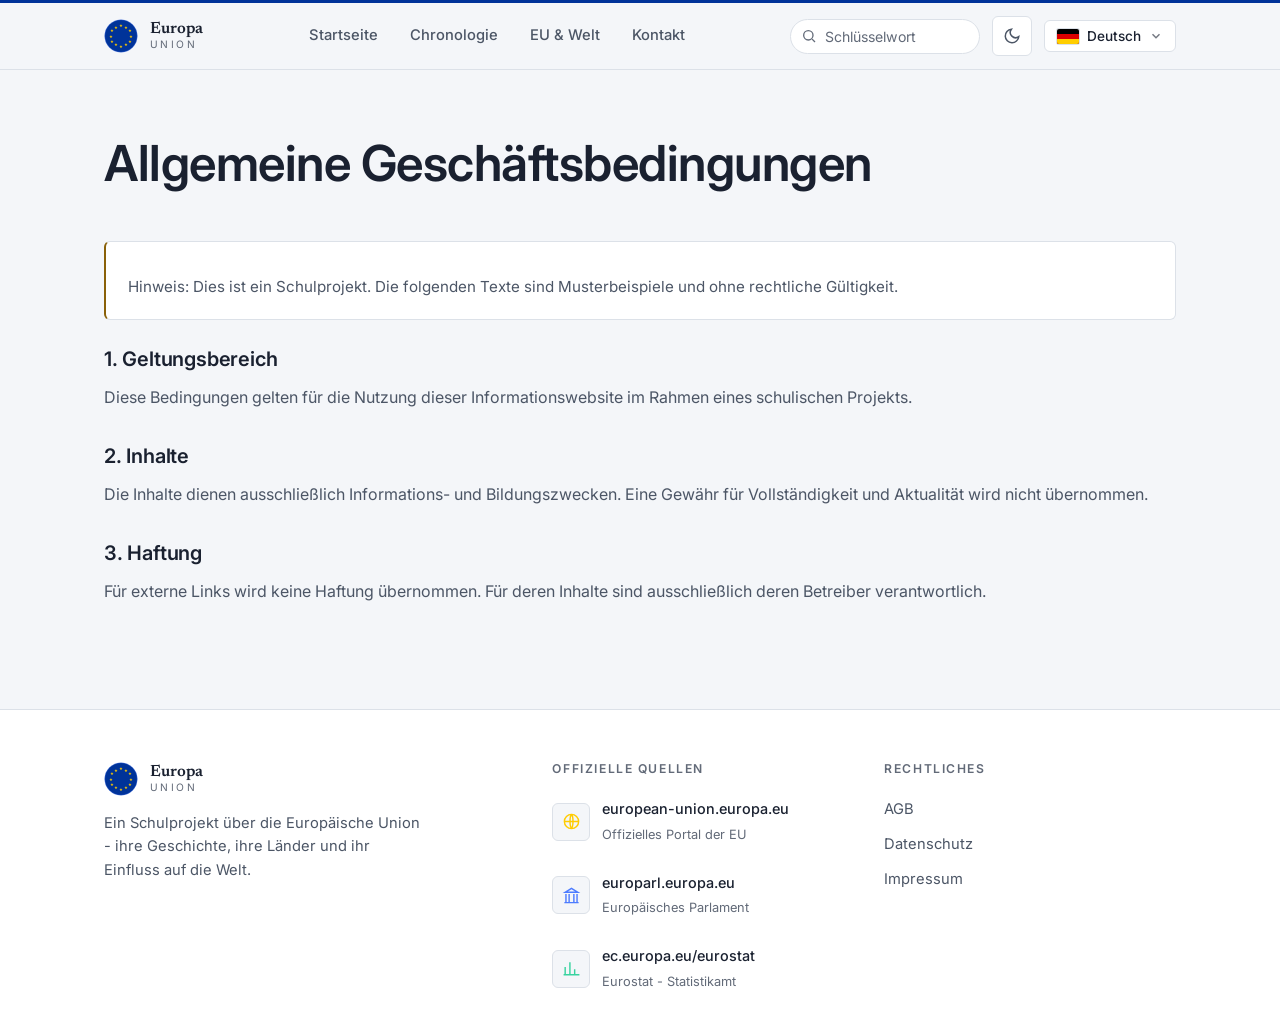
==== commit 7e73f4f4: "- ersetzt" ====
--- a/agb.html
+++ b/agb.html
@@ -3,7 +3,7 @@
 <head>
   <meta charset="UTF-8">
   <meta name="viewport" content="width=device-width, initial-scale=1.0">
-  <title>AGB — Europäische Union</title>
+  <title>AGB - Europäische Union</title>
   <link rel="stylesheet" href="css/style.css">
   <link rel="icon" href="data:image/svg+xml,<svg xmlns='http://www.w3.org/2000/svg' viewBox='0 0 100 100'><circle cx='50' cy='50' r='48' fill='%23003399'/><text x='50' y='60' font-size='40' text-anchor='middle' fill='%23ffcc00'>★</text></svg>">
 </head>
--- a/css/style.css
+++ b/css/style.css
@@ -1,4 +1,3 @@
-/* Europäische Union — Projektwebsite · Autor: Yana Babenko */
 
 @import url('https://fonts.googleapis.com/css2?family=Newsreader:opsz,wght@6..72,400;6..72,500;6..72,600;6..72,700&family=Inter:wght@400;500;600;700&display=swap');
 
@@ -84,7 +83,7 @@
 a { color: inherit; text-decoration: none; }
 img { max-width: 100%; display: block; }
 
-/* Flaggen als lokale SVGs (Windows zeigt keine Flaggen-Emojis) */
+/* Flaggen als lokale SVGs */
 .flag, .cur-flag { object-fit: cover; border-radius: 2px; box-shadow: 0 0 0 1px var(--border); flex-shrink: 0; }
 .cur-flag { width: 22px; height: 15px; }
 button { font-family: inherit; cursor: pointer; border: none; background: none; color: inherit; }
@@ -109,7 +108,6 @@
 .lead { color: var(--text-muted); font-size: 1.08rem; margin-top: 16px; }
 .grad { color: inherit; }
 
-/* GEMEINSAME FLÄCHEN & PANELS (mehrfach genutzt) */
 /* Karten */
 .chart, .form-card, .tl-card, .hist-item {
   background: var(--surface); border: 1px solid var(--border); border-radius: var(--radius);
@@ -248,7 +246,6 @@
 .btn-primary:hover { background: #5f89de; transform: translateY(-1px); }
 .btn-ghost { border: 1px solid var(--border-strong); background: transparent; color: var(--text); }
 .btn-ghost:hover { background: var(--surface); }
-/* helles Thema: dunkles Gold → weißer Text; dunkles Thema: helles Gold → dunkler Text */
 .btn-gold { background: var(--gold); color: #fff; }
 .btn-gold:hover { background: #6e4d07; transform: translateY(-1px); }
 :root[data-theme="dark"] .btn-gold { color: #2a1f00; }
@@ -278,7 +275,6 @@
   background: var(--surface); border: 1px solid var(--border); border-left: 2px solid var(--gold);
   border-radius: var(--radius-sm); padding: 20px 22px;
 }
-/* Höhe = Zeilenhöhe des Textes (0.95rem × 1.7) → Icon sitzt mittig auf der ersten Textzeile */
 .note-box .ico { display: flex; align-items: center; height: calc(0.95rem * 1.7); color: var(--gold); flex-shrink: 0; }
 .note-box .ico svg { width: 20px; height: 20px; }
 .note-box p { color: var(--text-muted); font-size: 0.95rem; line-height: 1.7; }
@@ -288,6 +284,7 @@
 .chart-row {
   display: grid; grid-template-columns: 180px 1fr 78px; align-items: center; gap: 16px;
   padding: 6px 12px; border-radius: var(--radius-sm); transition: background .18s;
+  color: inherit; text-decoration: none; cursor: pointer;
 }
 .chart-row:hover { background: var(--blue-tint); }
 .chart-row .cn { display: flex; align-items: center; gap: 10px; font-weight: 500; font-size: 0.92rem; }
@@ -313,7 +310,7 @@
           mask-image: linear-gradient(90deg, transparent 0, #000 7%, #000 93%, transparent 100%);
 }
 /* relative im Fluss → reserviert Platz; breiter als der Bildschirm → immer etwas zum Durchlaufen */
-.timeline { position: relative; width: max(2200px, 150vw); height: 520px; }
+.timeline { position: relative; width: max(2200px, 120vw); height: 520px; }
 .timeline.running {
   animation: tl-pan var(--tl-dur, 26s) ease-in-out infinite,
              tl-fade var(--tl-dur, 26s) ease-in-out infinite;
@@ -364,14 +361,16 @@
 .hist-item {
   display: grid; grid-template-columns: 240px 1fr; gap: 30px; align-items: stretch;
   overflow: hidden;
-  scroll-margin-top: 92px; /* Platz für den fixierten Header beim Anspringen */
+  scroll-margin-top: 92px; 
 }
 /* kurzes Aufleuchten, wenn man über den Zeitstrahl hierher springt */
-.hist-item.flash { animation: hist-flash 1.6s var(--ease); }
-@keyframes hist-flash {
-  0%   { box-shadow: 0 0 0 0 rgba(217,169,46,0); border-color: var(--gold); }
-  18%  { box-shadow: 0 0 0 3px rgba(217,169,46,.35); border-color: var(--gold); }
-  100% { box-shadow: 0 0 0 0 rgba(217,169,46,0); border-color: var(--border); }
+.history .hist-item {
+  transition: opacity .55s var(--ease), transform .55s var(--ease),
+              box-shadow .3s var(--ease), border-color .3s var(--ease);
+}
+.hist-item.flash {
+  border-color: var(--gold);
+  box-shadow: 0 0 0 1px var(--gold), 0 0 14px 1px rgba(217,169,46,.3);
 }
 .hist-item:nth-child(even) { grid-template-columns: 1fr 240px; }
 .hist-item:nth-child(even) .ph { order: 2; }
@@ -383,7 +382,6 @@
 .hist-item h3 { font-size: 1.4rem; margin-bottom: 10px; font-weight: 600; }
 .hist-item p { color: var(--text-muted); font-size: 0.98rem; }
 
-/* Image placeholder (falls kein Foto geladen) */
 .ph {
   position: relative; min-height: 190px; height: 100%;
   display: grid; place-items: center; overflow: hidden;
@@ -401,6 +399,8 @@
 .article h2:first-of-type { margin-top: 0; }
 .article p { color: var(--text-muted); font-size: 1.08rem; line-height: 1.75; }
 .article figure.ph { border-radius: var(--radius); min-height: 300px; margin-block: 34px; border: 1px solid var(--border); }
+.land-flag { width: 96px; height: auto; border-radius: 4px; box-shadow: 0 4px 18px rgba(0,0,0,.35); }
+.ph .ph-face .land-flag + .yr { margin-top: 12px; }
 .article .callout {
   background: var(--surface); border: 1px solid var(--border); border-left: 2px solid var(--blue);
   border-radius: var(--radius-sm); padding: 22px 24px;
@@ -409,6 +409,23 @@
 .article .callout strong { color: var(--text); }
 
 /* CONTACT FORM */
+/* EU-BOT */
+.bot-card { background: var(--surface); border: 1px solid var(--border); border-radius: var(--radius); padding: 24px; }
+.bot-head { display: flex; align-items: center; gap: 12px; padding-bottom: 16px; margin-bottom: 16px; border-bottom: 1px solid var(--border); }
+.bot-avatar { width: 42px; height: 42px; border-radius: 50%; background: var(--blue); color: #ffcc00; display: grid; place-items: center; font-size: 20px; flex-shrink: 0; }
+.bot-head b { display: block; font-size: 1rem; }
+.bot-head small { color: var(--text-muted); font-size: 0.85rem; }
+.bot-log { display: flex; flex-direction: column; gap: 10px; max-height: 340px; overflow-y: auto; padding: 4px; margin-bottom: 14px; }
+.bot-msg { max-width: 82%; padding: 10px 14px; border-radius: 14px; font-size: 0.94rem; line-height: 1.55; white-space: pre-wrap; }
+.bot-msg.bot { align-self: flex-start; background: var(--blue-tint); color: var(--text); border-bottom-left-radius: 4px; }
+.bot-msg.user { align-self: flex-end; background: var(--blue); color: #fff; border-bottom-right-radius: 4px; }
+.bot-input { display: flex; gap: 10px; }
+.bot-input input { flex: 1; padding: 12px 14px; border-radius: var(--radius-sm); background: var(--bg); border: 1px solid var(--border); color: var(--text); font-family: var(--font-sans); font-size: 0.95rem; transition: border-color .2s; }
+.bot-input input:focus { outline: none; border-color: var(--blue); }
+.bot-note { margin-top: 14px; text-align: center; color: var(--text-muted); font-size: 0.9rem; }
+.bot-note a { color: var(--blue); font-weight: 600; }
+#contactForm { scroll-margin-top: 90px; }
+
 .contact-grid { display: grid; grid-template-columns: 1fr 0.78fr; gap: 44px; align-items: start; }
 .form-card { padding: 32px; }
 .field { margin-bottom: 20px; }
@@ -518,7 +535,6 @@
   .nav-links.open { transform: translateY(0); }
   .nav-links a { width: 100%; padding: 12px 14px; }
   .burger { display: flex; }
-  /* Suche wird per JS ins Burger-Menü verschoben → volle Breite */
   .nav-links .search { width: 100%; margin-bottom: 6px; }
   .nav-links .search input,
   .nav-links .search input:focus { width: 100%; max-width: none; }
